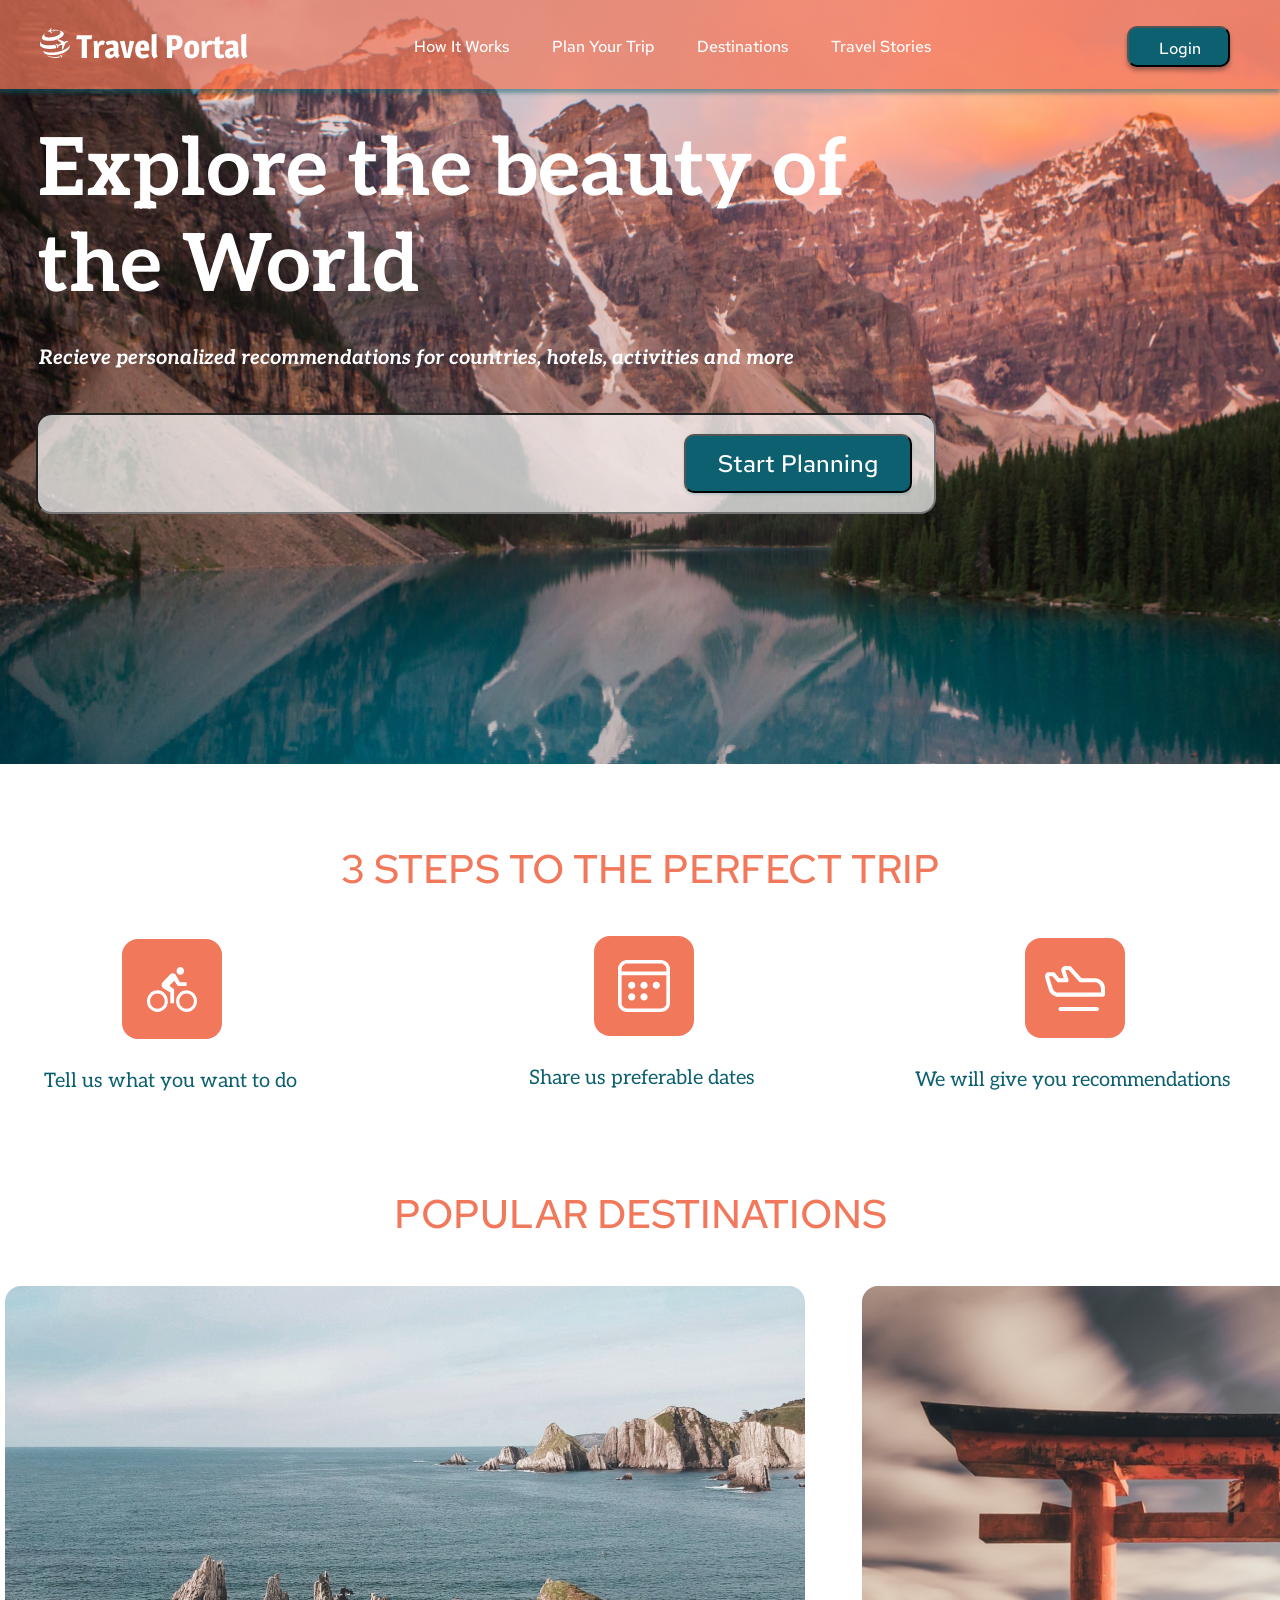
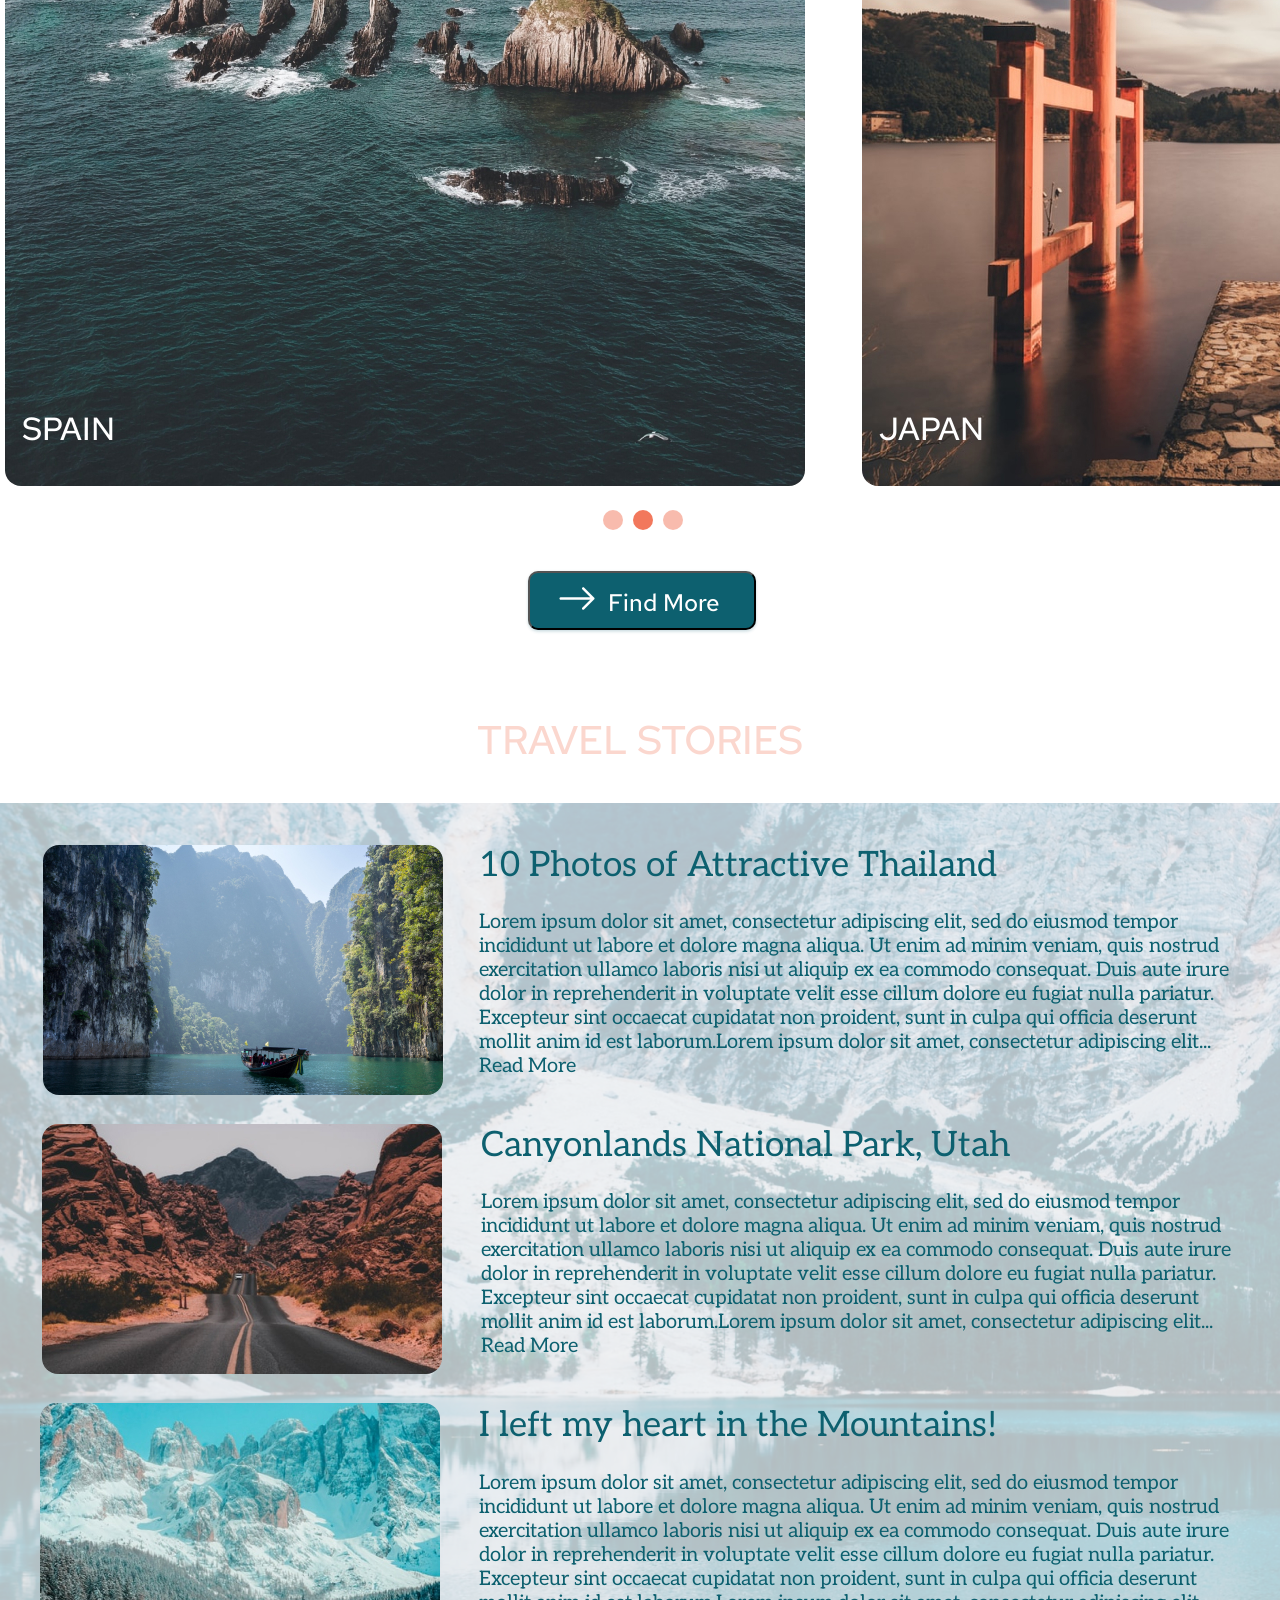
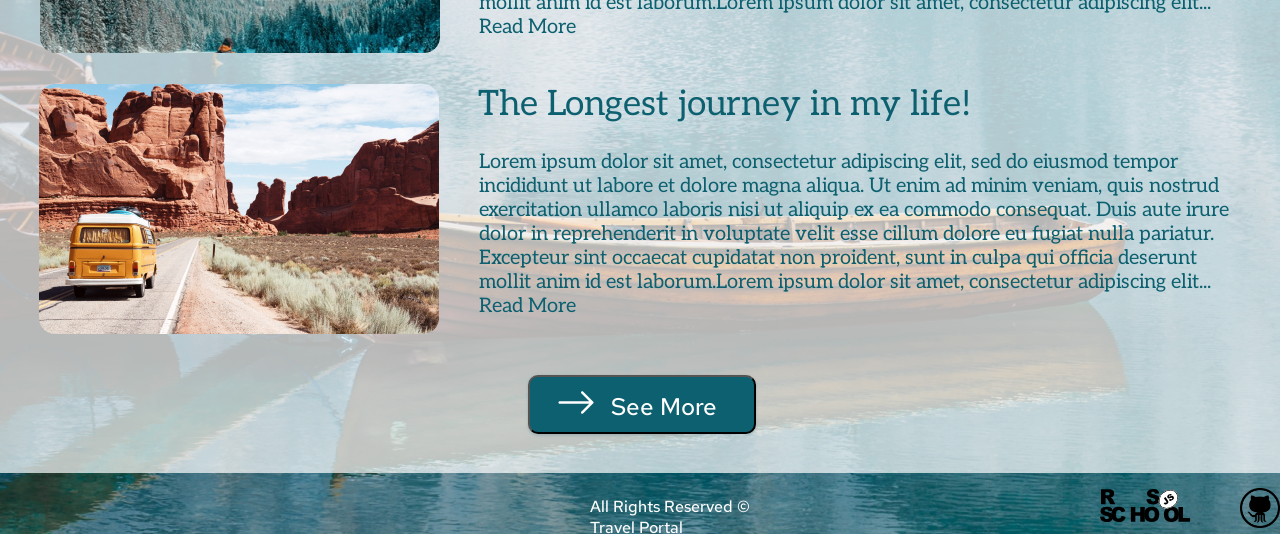
==== travel/index.html @ dce7fb0c "fix:first" ====
<!DOCTYPE html>
<html lang="zxx">
<head>
   <meta charset="UTF-8">
   <meta http-equiv="X-UA-Compatible" content="IE=edge">
   <meta name="viewport" content="width=device-width, initial-scale=1.0">
   <link rel="stylesheet" href="style.css">
   <link rel="preconnect" href="https://fonts.googleapis.com">
<link rel="preconnect" href="https://fonts.gstatic.com" crossorigin>
<link href="https://fonts.googleapis.com/css2?family=Aleo:ital,wght@0,300;0,400;0,700;1,700&family=Source+Serif+Pro:wght@200&display=swap" rel="stylesheet">
<link rel="preconnect" href="https://fonts.googleapis.com">
<link rel="preconnect" href="https://fonts.gstatic.com" crossorigin>
<link href="https://fonts.googleapis.com/css2?family=Red+Hat+Text:ital,wght@0,300;0,400;0,500;0,600;0,700;1,300;1,400;1,500;1,600;1,700&display=swap" rel="stylesheet">
   <title>Travel</title>
</head>
<body>
   <header class="header">
      <div class="wrapper">
      <div class="header__container __container">
         <div class="header__content">
         <a href="" class="header__logo"><img src="images/logo.svg" alt="logo"></a>
          <nav class="header__menu menu">
             <ul class="menu__list">
               <li class="menu__item"><a href="" class="menu__link">How It Works</a></li>
               <li class="menu__item"><a href="" class="menu__link">Plan Your Trip</a></li>
               <li class="menu__item"><a href="" class="menu__link">Destinations</a></li>
               <li class="menu__item"><a href="" class="menu__link">Travel Stories</a></li>
             </ul>
          </nav>
          <div class="header__login">
            <button class="header__button">Login</button>
          </div>
         </div>
      </div>
   </div>
   </header>
   <section class="preview">
      <div class="wrapper__first">
      <div class="explore__container __container">
         <div class="explore__body">
            <h1 class="explore__title">Explore the beauty of <br> the World</h1>
            <div class="explore__text">Recieve personalized recommendations for
                countries, hotels, activities and more</div>
                <div class="explore__input">
                  <form action="URL" class="explore__form">
                     <input type="text" class="input__first" title="What would you like to do?">
                     <button class="explore__button">Start Planning</button>
                  </form>
                </div>
         </div>
      </div>
   </div>
   </section>
   <section class="steps">
      <div class="wrapper__second">
      <div class="step__container __container">
         <div class="step__body">
            <h2 class="step__title">3 STEPS TO THE PERFECT TRIP</h2>
            <div class="content__wrapper">
            <div class="step__content">
               <div class="step__img"><img src="images/Frame28.svg" alt=""></div>
               <div class="step__text">Tell us what you want to do</div>
            </div>
            <div class="step__content">
               <div class="step__img"><img src="images/Frame11.svg" alt=""></div>
               <div class="step__text">Share us preferable dates </div>
            </div>
            <div class="step__content">
               <div class="step__img"><img src="images/Frame12.svg" alt=""></div>
               <div class="step__text">We will give you recommendations</div>
            </div>
         </div>
         </div>
      </div>
   </div>
   </section>
   <section class="destinations">
      <div class="wrapper__three">
         <div class="popular__container">
            <h2 class="poular__title">POPULAR DESTINATIONS</h2>
            <div class="popular__img">
               <div class="img__list">
                  <div class="img__item"><img src="images/Rectangle23.jpg" alt="places" class="img1">
                  <div class="span__img">SPAIN</div></div>
                  <div class="img__item"><img src="images/Rectangle24.jpg" alt="places" class="img1">
                  <div class="span__img">JAPAN</div></div>
                  <div class="img__item"><img src="images/Rectangle25.jpg" alt="places" class="img1">
                  <div class="span__img">USA</div></div>
                  
               </div>
               <div class="points">
                  <img src="images/Frame6.svg" alt="points">
               </div>
               <div class="popular__button">
                  <button class="popular__btn"><img src="images/Vector.png" alt="btn" class="btn__img"><span class="span">Find More</span></button>
               </div>
            </div>
         </div>
      </div>
   </section>
   <section class="stories">
      <h1 class="stories__title">TRAVEL STORIES</h1>
      <div class="wrapper__last">
         <div class="wrapper__container">
      <div class="stories__container __container">
          
          <div class="stories__body">
            <div class="stories__element">
               <div class="element__img"><img src="images/Rectangle29.jpg" alt="nature" class="nature"></div>
               <div class="element__text">
                  <h3 class="text__title">10 Photos of Attractive Thailand</h3>
                  <div class="text__text">Lorem ipsum dolor sit amet, consectetur 
                     adipiscing elit, sed do eiusmod tempor <br> incididunt ut labore et 
                     dolore magna aliqua. Ut enim ad minim veniam, quis nostrud <br>
                     exercitation ullamco laboris nisi ut aliquip ex ea commodo consequat. 
                     Duis aute irure <br> dolor in reprehenderit in voluptate velit esse cillum dolore eu fugiat nulla pariatur. <br> 
                     Excepteur sint occaecat cupidatat non proident, sunt in culpa qui officia 
                     deserunt <br> mollit anim id est laborum.Lorem ipsum dolor sit amet, 
                     consectetur adipiscing elit...</div>
                  <a href="" class="refer">Read More</a>
               </div>
            </div>
            <div class="stories__element">
               <div class="element__img"><img src="images/Rectangle30.jpg" alt="future" class="nature"></div>
               <div class="element__text">
                  <h3 class="text__title">Canyonlands National Park, Utah</h3>
                  <div class="text__text">Lorem ipsum dolor sit amet, consectetur 
                     adipiscing elit, sed do eiusmod tempor <br> incididunt ut labore et 
                     dolore magna aliqua. Ut enim ad minim veniam, quis nostrud <br>
                     exercitation ullamco laboris nisi ut aliquip ex ea commodo consequat. 
                     Duis aute irure <br> dolor in reprehenderit in voluptate velit esse cillum dolore eu fugiat nulla pariatur. <br> 
                     Excepteur sint occaecat cupidatat non proident, sunt in culpa qui officia 
                     deserunt <br> mollit anim id est laborum.Lorem ipsum dolor sit amet, 
                     consectetur adipiscing elit... <br>
                  <a href="" class="refer">Read More</a>
               </div>
               </div>
            </div>
            <div class="stories__element">
               <div class="element__img"><img src="images/Rectangle31.jpg" alt="" class="nature"></div>
               <div class="element__text">
                  <h3 class="text__title">I left my heart in the Mountains!</h3>
                  <div class="text__text">Lorem ipsum dolor sit amet, consectetur 
                     adipiscing elit, sed do eiusmod tempor <br> incididunt ut labore et 
                     dolore magna aliqua. Ut enim ad minim veniam, quis nostrud <br>
                     exercitation ullamco laboris nisi ut aliquip ex ea commodo consequat. 
                     Duis aute irure <br> dolor in reprehenderit in voluptate velit esse cillum dolore eu fugiat nulla pariatur. <br> 
                     Excepteur sint occaecat cupidatat non proident, sunt in culpa qui officia 
                     deserunt <br> mollit anim id est laborum.Lorem ipsum dolor sit amet, 
                     consectetur adipiscing elit... <br>
                  <a href="" class="refer">Read More</a></div>
               </div>
            </div>
            <div class="stories__element">
               <div ><img src="images/Rectangle32.jpg" alt="nature" class="nature"></div>
               <div class="element__text">
                  <h3 class="text__title">The Longest journey in my life!</h3>
                  <div class="text__text">Lorem ipsum dolor sit amet, consectetur 
                     adipiscing elit, sed do eiusmod tempor <br> incididunt ut labore et 
                     dolore magna aliqua. Ut enim ad minim veniam, quis nostrud <br>
                     exercitation ullamco laboris nisi ut aliquip ex ea commodo consequat. 
                     Duis aute irure <br> dolor in reprehenderit in voluptate velit esse cillum dolore eu fugiat nulla pariatur. <br> 
                     Excepteur sint occaecat cupidatat non proident, sunt in culpa qui officia 
                     deserunt <br> mollit anim id est laborum.Lorem ipsum dolor sit amet, 
                     consectetur adipiscing elit... <br>
                  <a href="" class="refer">Read More</a></div>
               </div>
            </div>
            <div class="popular__button">
               <button class="popular__btn1"><img src="images/Vector.png" alt="btn" class="btn__img"><span class="span">See More</span></button>
            </div>
          </div>
      </div>
   </div>
   </div>
   </section>
   <footer class="footer">
         <div class="wrapper__footer">
            <div class="footer__content">
              <div class="footer__title">All Rights Reserved © Travel Portal</div>
              <div class="footer__nav">
               <nav>
                  <ul class="na__list">
                     <li class="na__item"><a href="https://rs.school/js-stage0/"><img src="images/rs_school_js.svg" alt="github"></a></li>
                     <li class="na__item1"><a href="https://github.com/Alex89198900/rsschool-cv"><img src="images/github_PNG53.png" alt="rs__school" class="na__item1"></a></li>
                  </ul>
               </nav>
              </div>
            </div>
         </div>
   </footer>
   <script src="index.js"></script>
</body>
</html>
---- travel/style.css ----
/*--------------------------Обнуление--------------------------------*/
::before,
::after {
   padding: 0;
   margin: 0;
   border: 0;
   box-sizing: border-box;
}

a {
   text-decoration: none;
}
ul,
ol,
li {
   list-style: none;
}
img {
   vertical-align: top;
}
h1,
h2,
h3,
h4,
h5,
h6 {
   font-weight: inherit;
   font-size: inherit;
}
html,
body {
   height: 100%;
   line-height: 1;
   font-size: 16px;
   color: black;
   margin: 0 auto;
}

.__container {
   max-width: 1240px;
   margin: 0px auto;
   padding: 0 15px;
}

/*------------------------------------------------------------------*/
/*----------------------header--------------------------------------*/
.header {
   position: absolute;
   width: 100%;
   top: 0;
   left: 0;
   z-index: 50;
   
}

.wrapper{
   width: 100%;
   position: absolute;
   top: 0;
   left: 0;
   background: rgba(242, 120, 92, 0.7);
   background-size: cover;
   box-shadow: 0px 4px 4px rgba(13, 96, 111, 0.5);
   object-fit: cover;
}


.header__content{
   display: flex;
   align-items: center;
   font-family: 'Red Hat Text';
   
  
   

}
 

.header__logo {
   margin: 27px 0px 30px 0px;
   padding-left: 20px;
   
}
.header__menu {
   margin: 3px 0px 0px 118px;
   
}

.menu__list {
display: flex;
gap: 42.5px;


}



.menu__item {
font-family: 'Red Hat Text';
font-style: normal;
font-weight: 500;
font-size: 16px;
line-height: 21px;


   
   
  
}
.menu__link {
   color: #FFFFFF;
   
}
.header__login {
   padding: 10px;
}
.header__button {
   margin: 4px 0px 0px 186px;
   width: 103px;
   height: 41px;
   background: #0D606F;
   box-shadow: 0px 4px 4px rgba(0, 0, 0, 0.25), 0px 2px 3px rgba(13, 96, 111, 0.16);
   border-radius: 10px;
   padding: 10px 30px;
   font-family: 'Red Hat Text';
   font-style: normal;
   font-weight: 500;
   font-size: 16px;
   line-height: 21px;

   color: #FFFFFF;

   
}

/*--------------------------------------------------------------------*/
/*--------------first section-----------------------------------------*/
.first__section {
   position: relative;
   
   
}
.wrapper__first{
   
  background-image: url(bag/garrett-parker-DlkF4-dbCOU-unsplash\ 1.png);
  background-repeat: no-repeat;
  background-size: cover;

         
  

   
  
}


.explore__title {
padding: 123px 0px 0px 18px;
font-family: 'Aleo';
font-style: normal;
font-weight: 700;
font-size: 80px;
line-height: 96px;
margin: 0;
color: #FFFFFF;
   
}
.explore__text {
padding: 31px 0px 0px 19px;
font-family: 'Aleo';
font-style: italic;
font-weight: 700;
font-size: 20px;
line-height: 24px;
color: #FFFFFF;

}

.input__first{
 
margin: 43px 0px 250px 16px;
width: 892px;
height: 95px;
left: 120px;
top: 416px;

background: rgba(255, 255, 255, 0.7);
border-radius: 16px;

}
.explore__form {
   position: relative;
  
}
.explore__button {
position: absolute;
width: 228px;
height: 59px;
left: 664px;
top: 64px;
background: #0D606F;
box-shadow: 0px 0px 3px rgba(13, 96, 111, 0.08), 0px 2px 3px rgba(13, 96, 111, 0.16);
border-radius: 10px;
font-family: 'Red Hat Text';
font-style: normal;
font-weight: 500;
font-size: 24px;
line-height: 32px;
color: #FFFFFF;
}

/*----------------------------------------------------------------*/
/*----------------second section----------------------------------*/

.step__title {
margin-top: 78px;
text-align: center;
font-family: 'Red Hat Text';
font-style: normal;
font-weight: 500;
font-size: 40px;
line-height: 53px;
color: #F2785C;
}
.step__content {
   margin: 0px 0px 0px 0px;
   
   
}
.step__content:first-child{
   margin:  11px 0px 0px -2px;
}
.step__content:nth-child(2){
   margin:  8px 0px 0px 235px;
}
.step__content:nth-child(3){
   margin: 10px 0px 0px 163px
}
.step__img {
  text-align: center;
}
.step__text {
margin: 30px 0px 0px -3px;
font-family: 'Aleo';
font-style: normal;
font-weight: 400;
font-size: 20px;
line-height: 24px;
color: #0D606F;
}
.content__wrapper{
   width: 100%;
   display: flex;
   justify-content: center;
   
}
/*---------------------------------------------------------------*/
/*------------------section three--------------------------------*/

.poular__title {
text-align: center;
margin-top: 94px;
font-family: 'Red Hat Text';
font-style: normal;
font-weight: 500;
font-size: 40px;
line-height: 53px;
color: #F2785C;
}
.popular__img {
   margin-left: 12px;
   
}
.img__list {
   position: relative;
   overflow: scroll;
   margin-top: 47px;
   display: flex;
   gap: 27px;
   z-index: 1;
   
}
.span__img{
   font-family: 'Red Hat Text';
   font-style: normal;
   font-weight: 500;
   font-size: 32px;
   line-height: 42px;

   color: #FFFFFF;
   margin: -78px 0px 0px 17px;
   position: absolute;
   z-index: 5;
   

}
.img1{
   border-radius: 16px;
}
.img__list:first-child{
   margin: 46px 0px 0px -37px;
}
.img__list:last-child{
   margin: 24px 0px 0px -6px;
}
.img__item {
   margin-left: 30px;
}
.points {
 text-align: center;
 margin: 24px 0px 0px -6px;
}
.popular__button {
   display: flex;
   justify-content: center;
  flex-direction: row;
   margin-top: 50px;
   
}
.popular__btn {
   margin: 3px 0px 0px -11px;
   width: 228px;
   height: 59px;
   background: #0D606F;
   box-shadow: 0px 0px 3px rgba(13, 96, 111, 0.08), 0px 2px 3px rgba(13, 96, 111, 0.16);
   border-radius: 10px;
}
.btn__img {
   margin: 4px 0px 0px -131px;
}
.span{
   display: block;
   margin: -23px 0px 0px 44px;
   font-family: 'Red Hat Text';
   font-style: normal;
   font-weight: 500;
   font-size: 24px;
   line-height: 32px;
   color: #FFFFFF;

}
/*-----------------------------------------------------------------*/
/*------------------last section-----------------------------------*/

.wrapper__last{
   position: relative;
  margin-top: 37px;
   background-image: url(images/Rectangle33.png);
   
   padding-top: 5px;
   padding-bottom: 29px;
  
  
}
.wrapper__container{
   background: rgba(255, 255, 255, 0.7);
   margin-top: -93px;
   
}

.stories__title {
margin-top: 83px;
text-align: center;
font-family: 'Red Hat Text';
font-style: normal;
font-weight: 500;
font-size: 40px;
line-height: 53px;
/* identical to box height */


color: #F2785C;
}
.stories__body {
   padding: 47px 0px 0px 0px;
  
}
.stories__element {
   display: flex;
   margin: 0px 0px 0px 0px;
}
.stories__element:first-child{
   margin: 84px 0px 0px 16px;
}
.stories__element:nth-child(2){
   margin: 30px 0px 0px 15px;
}
.stories__element:nth-child(3){
   margin: 30px 0px 0px 13px;
}
.stories__element:nth-child(4){
   margin: 31px 0px 0px 19px;
}
.element__img {
   margin: -1px 0px 0px 7px;
 
}
.element__text {
   margin: -1px 0px 0px 3px;
}
.element__text:first-child {
   margin: 0px 0px 0px 0px;
}
.stories__element:first-child .element__text{
   margin: -46px 0px 0px 36px;
}
.stories__element:first-child .text__title{
   margin: 44px 24px 24px 0px;
}
.stories__element:nth-child(2) .text__title{
   margin: 0px 24px 24px 36px;
}
.stories__element:nth-child(2) .text__text{
   margin: 0px 0px 0px 36px;
}
.stories__element:nth-child(3) .text__title{
   margin: 1px 0px 0px 36px;
}
.stories__element:nth-child(3) .text__text{
   margin: 25px 0px 0px 36px;
}
.stories__element:nth-child(4) .text__title{
   margin: 0px 0px 0px 36px;
}
.stories__element:nth-child(4) .text__text{
   margin: 25px 0px 0px 37px;
}
.text__title {
  
   font-family: 'Aleo';
   font-style: normal;
   font-weight: 400;
   font-size: 35px;
   line-height: 42px;



color: #0D606F
}
.text__text {
font-family: 'Aleo';
font-style: normal;
font-weight: 400;
font-size: 20px;
line-height: 24px;

color: #0D606F;
}
.refer {
   font-family: 'Aleo';
   font-style: normal;
   font-weight: 400;
   font-size: 20px;
   line-height: 24px;

   color: #0D606F;

}
.popular__button {
   margin: 38px 0px 32px 3px;
}
.popular__btn1 {
   margin-top: 3px;
   margin-bottom: 39px;
   width: 228px;
   height: 59px;
   background: #0D606F;
   box-shadow: 0px 0px 3px rgba(13, 96, 111, 0.08), 0px 2px 3px rgba(13, 96, 111, 0.16);
   border-radius: 10px;
}
.nature{
   border-radius: 16px;
}

/*-------------------------------------------------------------------*/
/*--------------------footer-----------------------------------------*/

.footer__content {
   position: absolute;
   display: flex;
   margin: -38px 0px 0px 563px;
   
}
.footer__title {
   padding: 0px 0px 0px 27px;
   font-family: 'Red Hat Text';
   font-style: normal;
   font-weight: 500;
   font-size: 16px;
   line-height: 21px;

   color: #FFFFFF;
}

.na__list {
   display: flex;
   margin: -8px 0px 0px 276px;
   gap: 50px
  
}
.na__item {
   width: 80px;
}
.na__item1 {
   width: 40px;
}
.na__item:first-child {
width: 90px;
   
  
}
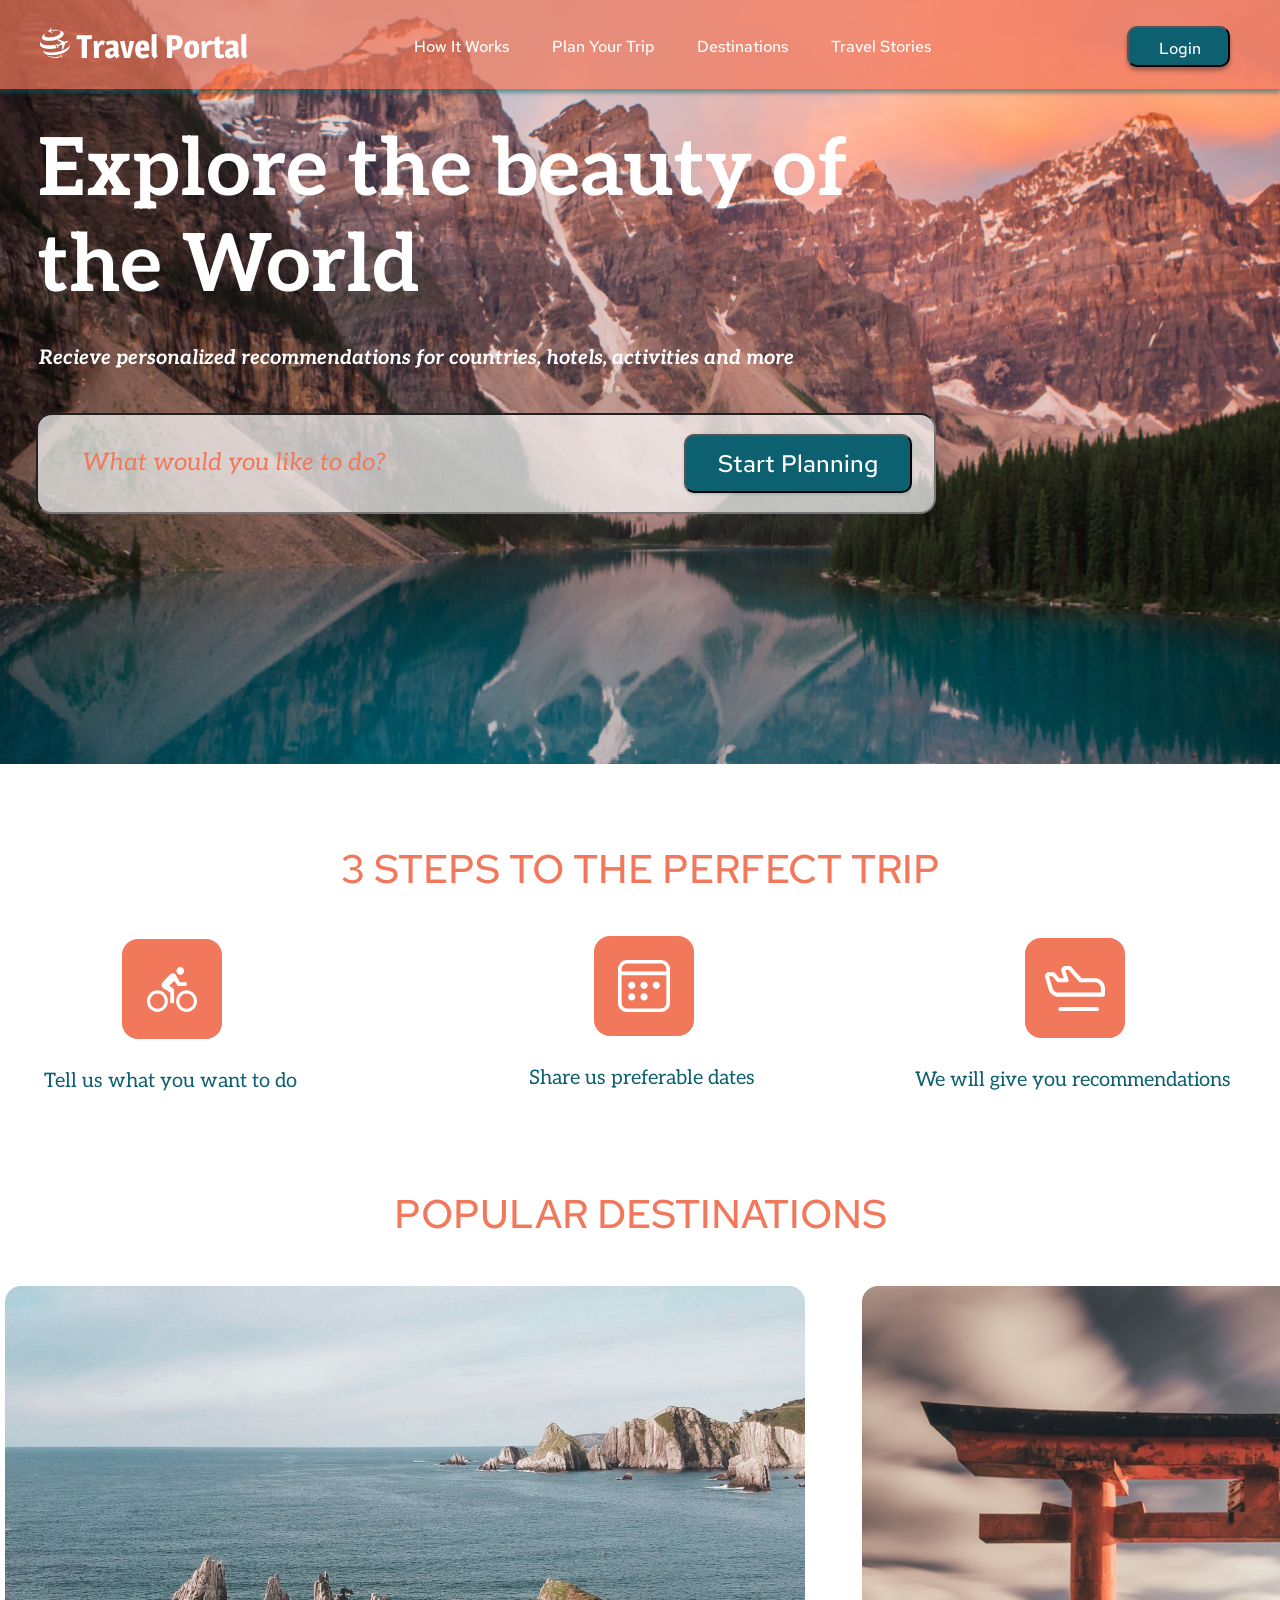
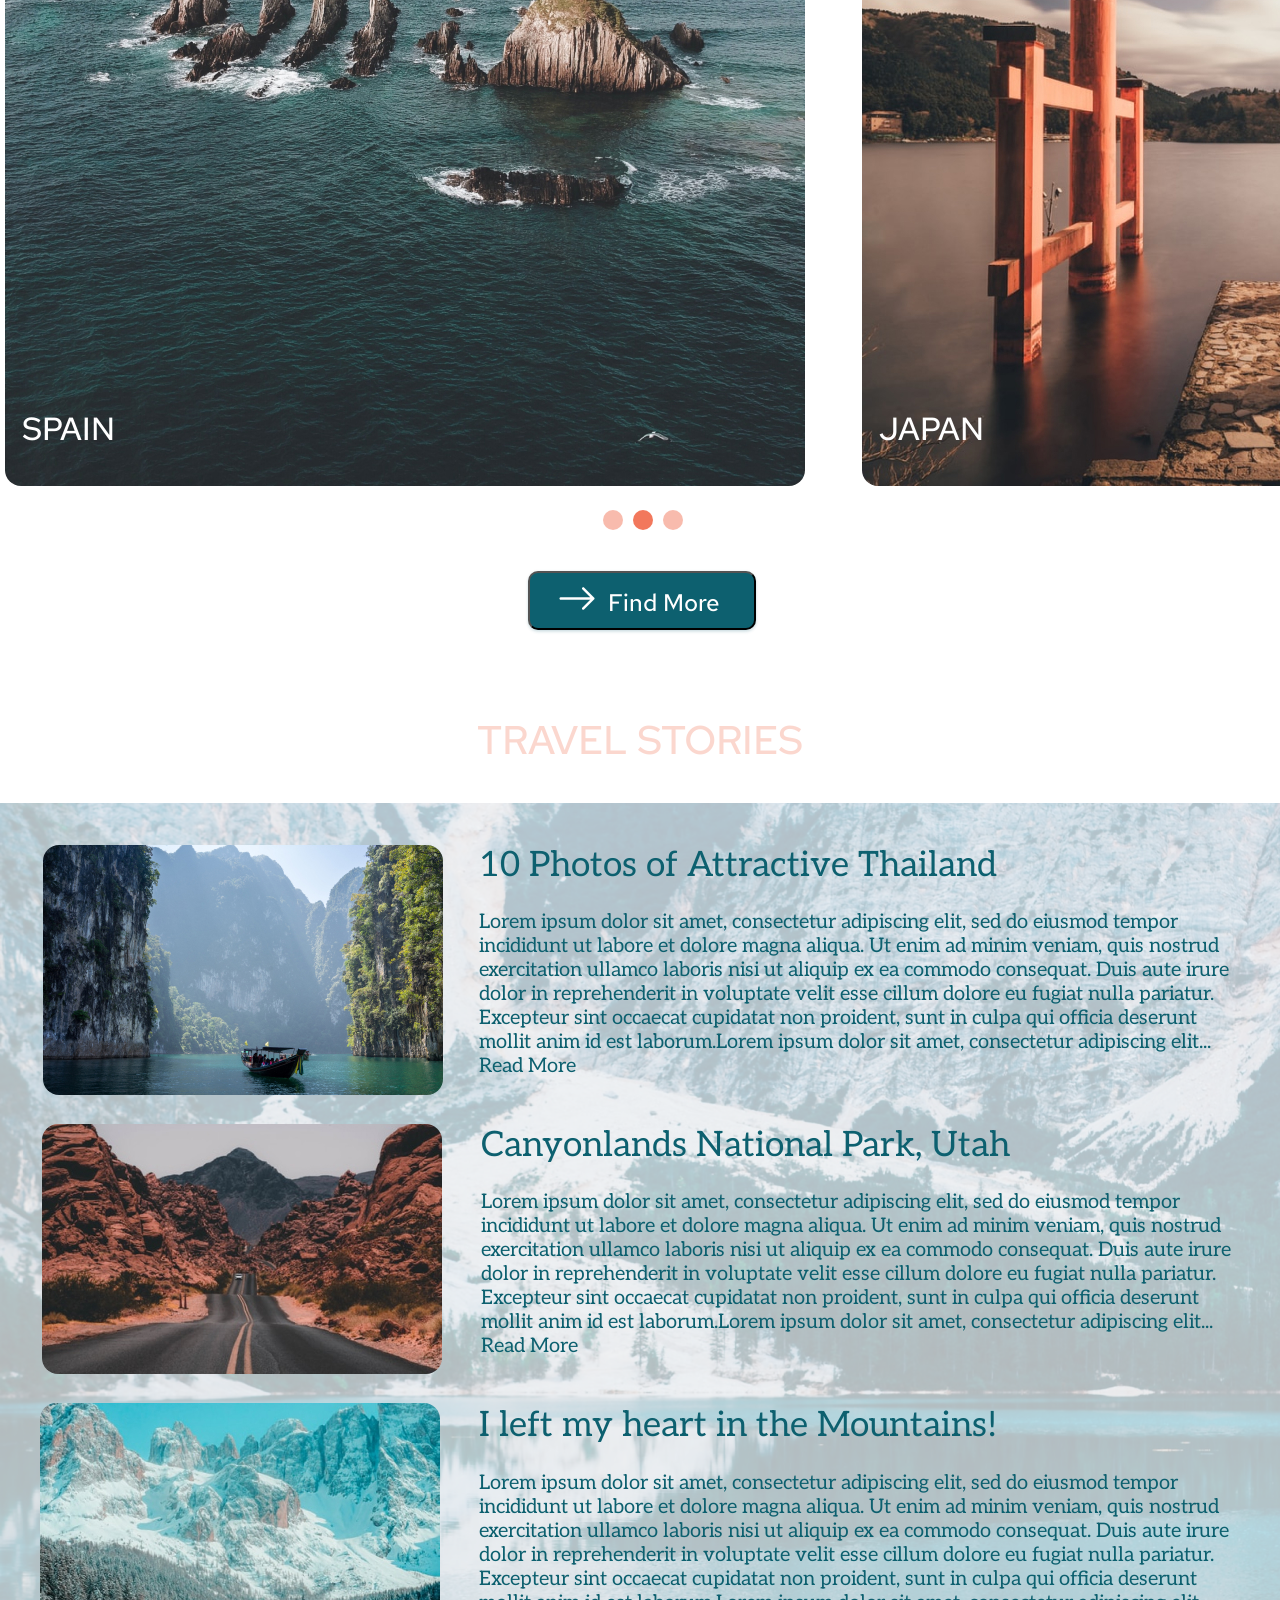
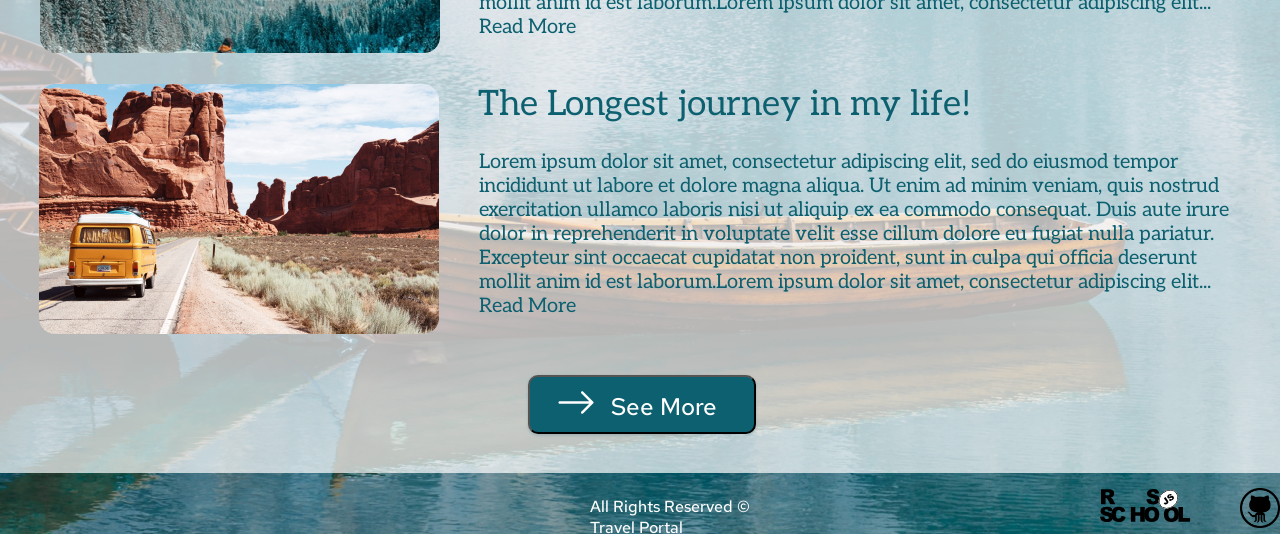
==== commit b60772f9: "fix:all" ====
--- a/travel/index.html
+++ b/travel/index.html
@@ -11,6 +11,9 @@
 <link rel="preconnect" href="https://fonts.googleapis.com">
 <link rel="preconnect" href="https://fonts.gstatic.com" crossorigin>
 <link href="https://fonts.googleapis.com/css2?family=Red+Hat+Text:ital,wght@0,300;0,400;0,500;0,600;0,700;1,300;1,400;1,500;1,600;1,700&display=swap" rel="stylesheet">
+<link rel="preconnect" href="https://fonts.googleapis.com">
+<link rel="preconnect" href="https://fonts.gstatic.com" crossorigin>
+<link href="https://fonts.googleapis.com/css2?family=Aleo:ital@1&display=swap" rel="stylesheet">
    <title>Travel</title>
 </head>
 <body>
@@ -44,6 +47,7 @@
                 <div class="explore__input">
                   <form action="URL" class="explore__form">
                      <input type="text" class="input__first" title="What would you like to do?">
+                     <div class="input__text">What would you like to do?</div>
                      <button class="explore__button">Start Planning</button>
                   </form>
                 </div>
--- a/travel/style.css
+++ b/travel/style.css
@@ -193,6 +193,20 @@
    position: relative;
   
 }
+
+.input__text{
+   position: absolute;
+   top: 78px;
+   left: 62px;
+   font-family: 'Aleo';
+   font-style: italic;
+   font-weight: 400;
+   font-size: 24px;
+   line-height: 29px;
+   
+   color: #F2785C;
+   
+   }
 .explore__button {
 position: absolute;
 width: 228px;
